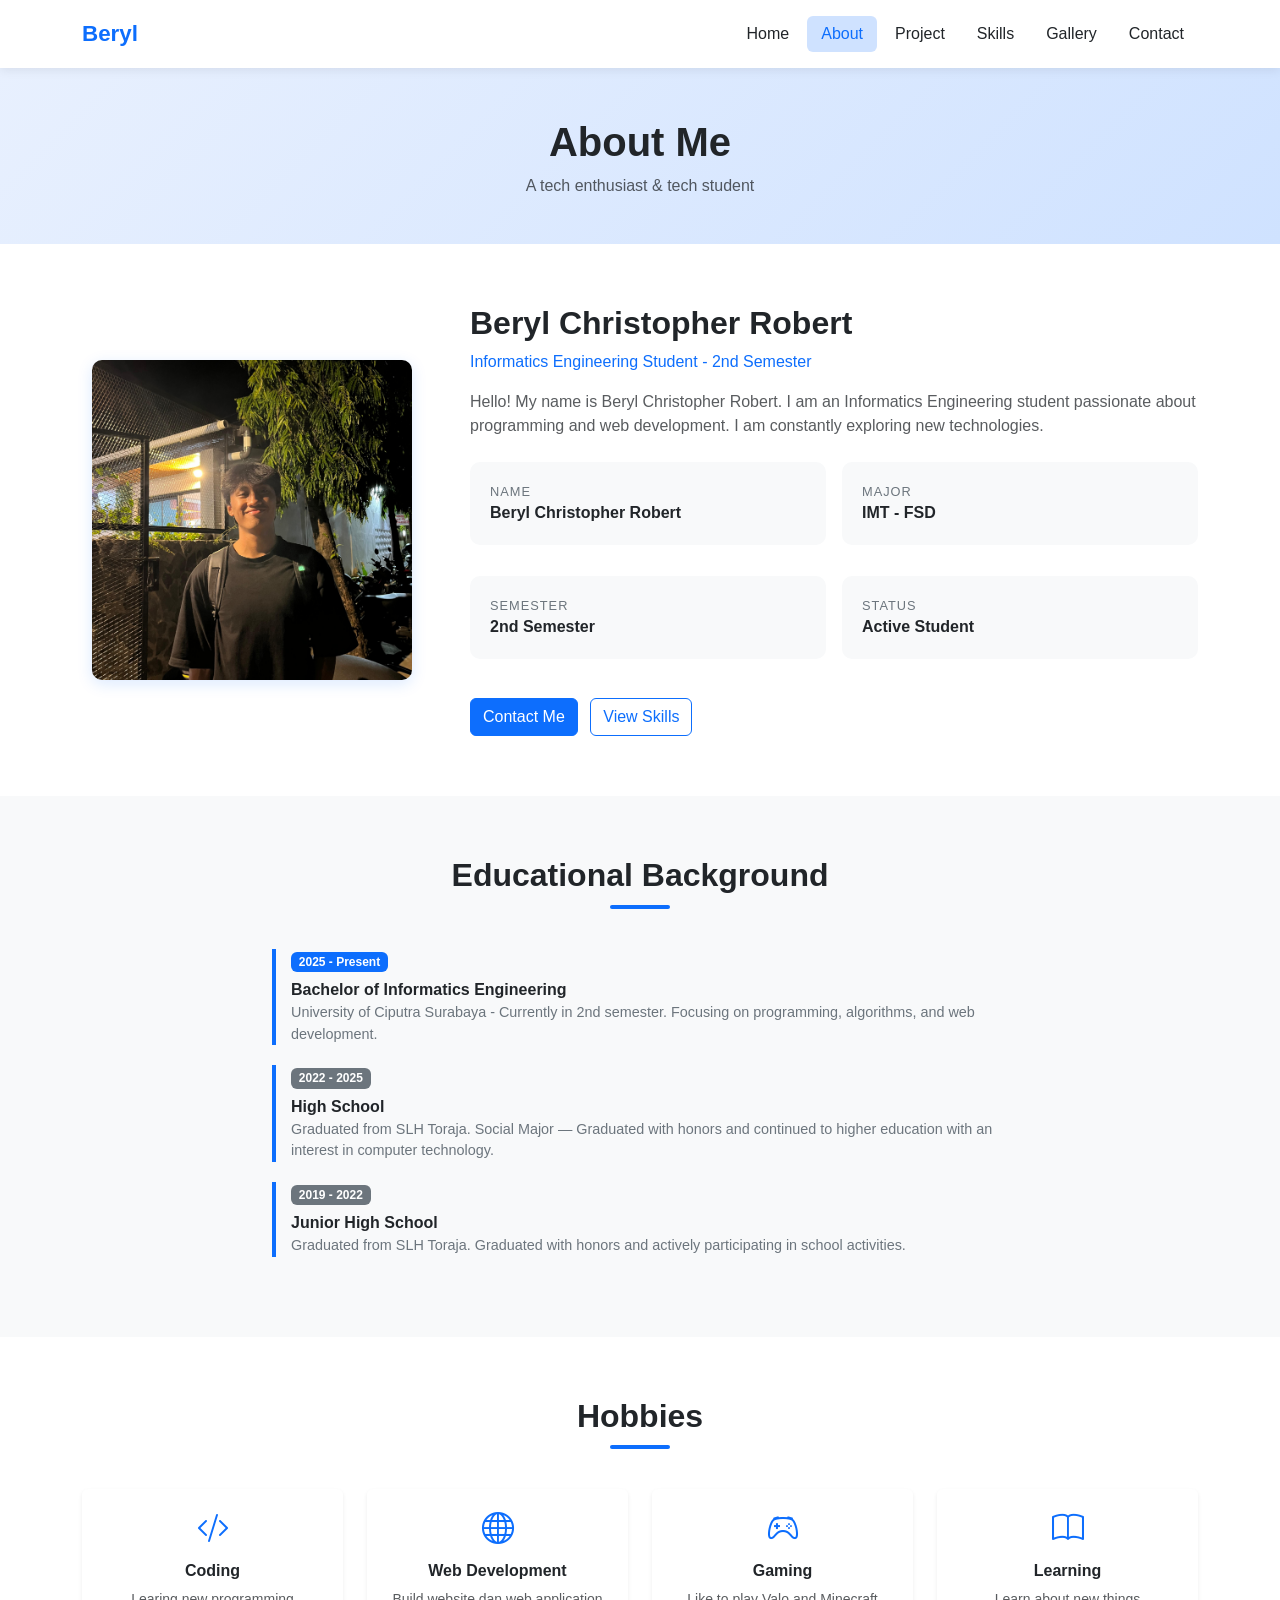
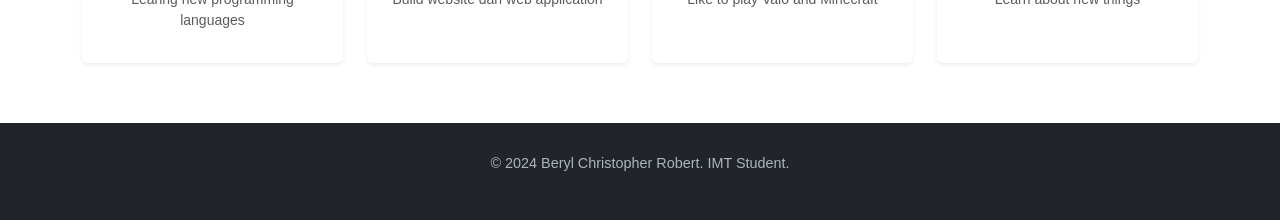
==== About.html @ 2301c5cf "First Commit" ====
<!DOCTYPE html>
<html lang="id">
<head>
  <meta charset="UTF-8" />
  <meta name="viewport" content="width=device-width, initial-scale=1.0" />
  <title>About - Beryl Christopher Robert</title>
  <link rel="stylesheet" href="https://cdn.jsdelivr.net/npm/bootstrap@5.3.0/dist/css/bootstrap.min.css" />
  <link rel="stylesheet" href="https://cdn.jsdelivr.net/npm/bootstrap-icons@1.11.0/font/bootstrap-icons.css" />
  <link rel="stylesheet" href="css/styles.css" />
</head>
<body>

  <!-- NAVBAR -->
  <nav class="navbar navbar-expand-lg sticky-top">
    <div class="container">
      <a class="navbar-brand" href="index.html">Beryl</a>
      <button class="navbar-toggler" type="button" data-bs-toggle="collapse" data-bs-target="#navbarNav">
        <span class="navbar-toggler-icon"></span>
      </button>
      <div class="collapse navbar-collapse" id="navbarNav">
        <ul class="navbar-nav ms-auto gap-1">
          <li class="nav-item"><a class="nav-link" href="index.html">Home</a></li>
          <li class="nav-item"><a class="nav-link active" href="About.html">About</a></li>
          <li class="nav-item"><a class="nav-link" href="Project.html">Project</a></li>
          <li class="nav-item"><a class="nav-link" href="Skills.html">Skills</a></li>
          <li class="nav-item"><a class="nav-link" href="Gallery.html">Gallery</a></li>
          <li class="nav-item"><a class="nav-link" href="Contact.html">Contact</a></li>
        </ul>
      </div>
    </div>
  </nav>

  <!-- PAGE HEADER -->
  <div style="background: linear-gradient(135deg, #e8f0fe, #cfe2ff); padding: 50px 0 30px;">
    <div class="container text-center">
      <h1 class="fw-bold">About Me</h1>
      <p class="text-muted">A tech enthusiast & tech student</p>
    </div>
  </div>

  <!-- ABOUT SECTION -->
  <section>
    <div class="container">
      <div class="row align-items-center g-5">
        <div class="col-lg-4 text-center">
          <img src="images/Profile.jpeg" alt="Foto Beryl" class="about-img" />
        </div>
        <div class="col-lg-8">
          <h2 class="fw-bold mb-2">Beryl Christopher Robert</h2>
          <p class="text-primary mb-3">Informatics Engineering Student - 2nd Semester</p>
          <p class="text-muted mb-4">
            Hello! My name is Beryl Christopher Robert. I am an Informatics Engineering student passionate about programming and web development. I am constantly exploring new technologies.
          </p>
          <div class="row g-3 mb-4">
            <div class="col-md-6">
              <div class="about-info-card">
                <div class="label">Name</div>
                <div class="value">Beryl Christopher Robert</div>
              </div>
            </div>
            <div class="col-md-6">
              <div class="about-info-card">
                <div class="label">Major</div>
                <div class="value">IMT - FSD</div>
              </div>
            </div>
            <div class="col-md-6">
              <div class="about-info-card">
                <div class="label">Semester</div>
                <div class="value">2nd Semester</div>
              </div>
            </div>
            <div class="col-md-6">
              <div class="about-info-card">
                <div class="label">Status</div>
                <div class="value">Active Student</div>
              </div>
            </div>
          </div>
          <a href="Contact.html" class="btn btn-primary me-2">Contact Me</a>
          <a href="Skills.html" class="btn btn-outline-primary">View Skills</a>
        </div>
      </div>
    </div>
  </section>

  <!-- EDUCATION -->
  <section style="background-color: var(--light);">
    <div class="container">
      <div class="section-title">
        <h2>Educational Background</h2>
        <div class="underline"></div>
      </div>
      <div class="row justify-content-center">
        <div class="col-lg-8">
          <div class="edu-card">
            <span class="badge bg-primary mb-2">2025 - Present</span>
            <h6>Bachelor of Informatics Engineering</h6>
            <p>University of Ciputra Surabaya - Currently in 2nd semester. Focusing on programming, algorithms, and web development.</p>
          </div>
          <div class="edu-card">
            <span class="badge bg-secondary mb-2">2022 - 2025</span>
            <h6>High School</h6>
            <p>Graduated from SLH Toraja. Social Major — Graduated with honors and continued to higher education with an interest in computer technology.</p>
          </div>
          <div class="edu-card">
            <span class="badge bg-secondary mb-2">2019 - 2022</span>
            <h6>Junior High School</h6>
            <p>Graduated from SLH Toraja. Graduated with honors and actively participating in school activities.</p>
          </div>
        </div>
      </div>
    </div>
  </section>

  <!-- INTERESTS / HOBI -->
  <section>
    <div class="container">
      <div class="section-title">
        <h2>Hobbies</h2>
        <div class="underline"></div>
      </div>
      <div class="row g-4 justify-content-center">
        <div class="col-6 col-md-3">
          <div class="card text-center p-3 border-0 shadow-sm h-100">
            <i class="bi bi-code-slash text-primary" style="font-size: 2rem;"></i>
            <h6 class="mt-2 fw-semibold">Coding</h6>
            <p class="text-muted small">Learing new programming languages</p>
          </div>
        </div>
        <div class="col-6 col-md-3">
          <div class="card text-center p-3 border-0 shadow-sm h-100">
            <i class="bi bi-globe text-primary" style="font-size: 2rem;"></i>
            <h6 class="mt-2 fw-semibold">Web Development</h6>
            <p class="text-muted small">Build website dan web application</p>
          </div>
        </div>
        <div class="col-6 col-md-3">
          <div class="card text-center p-3 border-0 shadow-sm h-100">
            <i class="bi bi-controller text-primary" style="font-size: 2rem;"></i>
            <h6 class="mt-2 fw-semibold">Gaming</h6>
            <p class="text-muted small">Like to play Valo and Minecraft</p>
          </div>
        </div>
        <div class="col-6 col-md-3">
          <div class="card text-center p-3 border-0 shadow-sm h-100">
            <i class="bi bi-book text-primary" style="font-size: 2rem;"></i>
            <h6 class="mt-2 fw-semibold">Learning</h6>
            <p class="text-muted small">Learn about new things</p>
          </div>
        </div>
      </div>
    </div>
  </section>

  <!-- FOOTER -->
  <footer>
      <p>&copy; 2024 Beryl Christopher Robert. IMT Student.</p>
    </div>
  </footer>

  <button id="backToTop" onclick="scrollToTop()" class="btn btn-primary rounded-circle"
    style="display:none; position:fixed; bottom:25px; right:25px; width:45px; height:45px; z-index:999;">
    <i class="bi bi-arrow-up"></i>
  </button>

  <script src="https://cdn.jsdelivr.net/npm/bootstrap@5.3.0/dist/js/bootstrap.bundle.min.js"></script>
  <script src="js/script.js"></script>
</body>
</html>
---- css/styles.css ----
/* ===== CSS VARIABLES ===== */
:root {
  --primary: #0d6efd;
  --primary-dark: #0a58ca;
  --primary-light: #cfe2ff;
  --secondary: #6c757d;
  --dark: #212529;
  --light: #f8f9fa;
  --white: #ffffff;
  --border-radius: 10px;
  --shadow: 0 4px 15px rgba(13, 110, 253, 0.15);
  --transition: all 0.3s ease;
}

/* ===== GLOBAL ===== */
* {
  margin: 0;
  padding: 0;
  box-sizing: border-box;
}

body {
  font-family: 'Segoe UI', Tahoma, Geneva, Verdana, sans-serif;
  color: var(--dark);
  background-color: var(--white);
}

a { text-decoration: none; }
section { padding: 60px 0; }

/* ===== NAVBAR ===== */
.navbar {
  background-color: var(--white) !important;
  box-shadow: 0 2px 10px rgba(0,0,0,0.08);
  padding: 12px 0;
}
.navbar-brand {
  font-weight: 700;
  font-size: 1.4rem;
  color: var(--primary) !important;
}
.navbar-brand span { color: var(--dark); }
.nav-link {
  font-weight: 500;
  color: var(--dark) !important;
  padding: 6px 14px !important;
  border-radius: 6px;
  transition: var(--transition);
}
.nav-link:hover, .nav-link.active {
  color: var(--primary) !important;
  background-color: var(--primary-light);
}

/* ===== FOOTER ===== */
footer {
  background-color: var(--dark);
  color: #adb5bd;
  padding: 30px 0;
  text-align: center;
  font-size: 0.9rem;
}
footer a { color: var(--primary-light); transition: var(--transition); }
footer a:hover { color: var(--white); }
footer .footer-links { margin-bottom: 10px; }
footer .footer-links a { margin: 0 10px; }

/* ===== SECTION TITLES ===== */
.section-title { text-align: center; margin-bottom: 40px; }
.section-title h2 { font-size: 2rem; font-weight: 700; color: var(--dark); margin-bottom: 10px; }
.section-title .underline {
  width: 60px; height: 4px;
  background-color: var(--primary);
  margin: 0 auto; border-radius: 2px;
}

/* ===== HOME PAGE ===== */
.hero-section {
  background: linear-gradient(135deg, #e8f0fe 0%, #cfe2ff 100%);
  min-height: 90vh;
  display: flex;
  align-items: center;
  padding: 80px 0 60px;
}
.hero-section h1 { font-size: 2.8rem; font-weight: 700; color: var(--dark); line-height: 1.2; }
.hero-section h1 span { color: var(--primary); }
.hero-section .tagline { font-size: 1.2rem; color: var(--secondary); margin: 15px 0 25px; }

.hero-img-wrapper { position: relative; display: flex; justify-content: center; }
.hero-img-wrapper::before {
  content: '';
  position: absolute;
  width: 320px; height: 320px;
  border-radius: 50%;
  background: linear-gradient(135deg, var(--primary), #6ea8fe);
  top: -10px; left: 50%;
  transform: translateX(-50%);
  z-index: 0;
}
.hero-img-wrapper img {
  width: 300px; height: 300px;
  object-fit: cover;
  border-radius: 50%;
  border: 6px solid var(--white);
  box-shadow: var(--shadow);
  position: relative; z-index: 1;
}

/* Quick Nav Cards */
.quick-nav-card {
  border: none;
  border-radius: var(--border-radius);
  box-shadow: 0 2px 10px rgba(0,0,0,0.07);
  transition: var(--transition);
  text-align: center; padding: 20px 10px; cursor: pointer;
}
.quick-nav-card:hover { transform: translateY(-5px); box-shadow: var(--shadow); }
.quick-nav-card i { font-size: 2rem; color: var(--primary); margin-bottom: 10px; display: block; }
.quick-nav-card h5 { font-size: 1rem; font-weight: 600; color: var(--dark); }

/* ===== ABOUT PAGE ===== */
.about-img {
  width: 100%; max-width: 320px; height: 320px;
  object-fit: cover; border-radius: var(--border-radius); box-shadow: var(--shadow);
}
.about-info-card {
  border: none; background-color: var(--light);
  border-radius: var(--border-radius); padding: 20px; margin-bottom: 15px;
}
.about-info-card .label { font-size: 0.8rem; text-transform: uppercase; color: var(--secondary); letter-spacing: 1px; }
.about-info-card .value { font-size: 1rem; font-weight: 600; color: var(--dark); }
.edu-card { border-left: 4px solid var(--primary); padding-left: 15px; margin-bottom: 20px; }
.edu-card h6 { font-weight: 700; color: var(--dark); margin-bottom: 3px; }
.edu-card p { color: var(--secondary); font-size: 0.9rem; margin: 0; }

/* ===== CONTACT PAGE ===== */
.contact-form-wrapper {
  background: var(--white);
  border-radius: var(--border-radius);
  box-shadow: var(--shadow); padding: 35px;
}
.contact-info-item { display: flex; align-items: flex-start; gap: 15px; margin-bottom: 20px; }
.contact-info-item .icon-box {
  width: 45px; height: 45px;
  background-color: var(--primary-light);
  border-radius: 8px; display: flex;
  align-items: center; justify-content: center; flex-shrink: 0;
}
.contact-info-item .icon-box i { color: var(--primary); font-size: 1.1rem; }
.contact-info-item .info-text h6 { font-weight: 600; margin-bottom: 2px; color: var(--dark); }
.contact-info-item .info-text p { color: var(--secondary); font-size: 0.9rem; margin: 0; }
.form-control:focus { border-color: var(--primary); box-shadow: 0 0 0 0.2rem rgba(13,110,253,0.15); }

/* ===== GALLERY PAGE ===== */
.gallery-item {
  position: relative; overflow: hidden;
  border-radius: var(--border-radius); cursor: pointer; margin-bottom: 24px;
}
.gallery-item img { width: 100%; height: 220px; object-fit: cover; transition: transform 0.4s ease; display: block; }
.gallery-item:hover img { transform: scale(1.08); }
.gallery-overlay {
  position: absolute; bottom: 0; left: 0; right: 0;
  background: linear-gradient(transparent, rgba(13,110,253,0.85));
  color: var(--white); padding: 20px 15px 15px;
  transform: translateY(100%); transition: transform 0.3s ease;
}
.gallery-item:hover .gallery-overlay { transform: translateY(0); }
.gallery-overlay p { margin: 0; font-size: 0.95rem; font-weight: 500; }

/* ===== PROJECT PAGE ===== */
.project-card {
  border: none; border-radius: var(--border-radius);
  box-shadow: 0 2px 10px rgba(0,0,0,0.07);
  transition: var(--transition); overflow: hidden; height: 100%;
}
.project-card:hover { transform: translateY(-5px); box-shadow: var(--shadow); }
.project-card img { height: 200px; object-fit: cover; width: 100%; }
.project-card .card-body { padding: 20px; }
.project-card .card-title { font-weight: 700; font-size: 1.1rem; color: var(--dark); }
.project-card .card-text { font-size: 0.9rem; color: var(--secondary); }
.tech-badge {
  font-size: 0.75rem; padding: 4px 10px; border-radius: 20px;
  background-color: var(--primary-light); color: var(--primary);
  margin-right: 5px; margin-bottom: 5px; display: inline-block;
}

/* ===== SKILLS PAGE ===== */
.skill-card {
  border: none; border-radius: var(--border-radius);
  background-color: var(--light); padding: 20px; margin-bottom: 20px; transition: var(--transition);
}
.skill-card:hover { background-color: var(--primary-light); }
.skill-name { font-weight: 600; font-size: 0.95rem; color: var(--dark); margin-bottom: 8px; display: flex; justify-content: space-between; }
.progress { height: 10px; border-radius: 5px; background-color: #dee2e6; }
.progress-bar { background-color: var(--primary); border-radius: 5px; transition: width 1.5s ease; }
.soft-skill-badge {
  display: inline-block; background-color: var(--primary-light);
  color: var(--primary); border-radius: 20px; padding: 6px 16px;
  font-size: 0.9rem; font-weight: 500; margin: 5px;
}

/* ===== RESPONSIVE ===== */
@media (max-width: 768px) {
  .hero-section h1 { font-size: 2rem; }
  .hero-img-wrapper img { width: 220px; height: 220px; }
  .hero-img-wrapper::before { width: 240px; height: 240px; }
  .hero-section { text-align: center; padding: 80px 0 40px; }
  .contact-form-wrapper { padding: 20px; }
}
@media (max-width: 576px) {
  section { padding: 40px 0; }
  .section-title h2 { font-size: 1.6rem; }
}
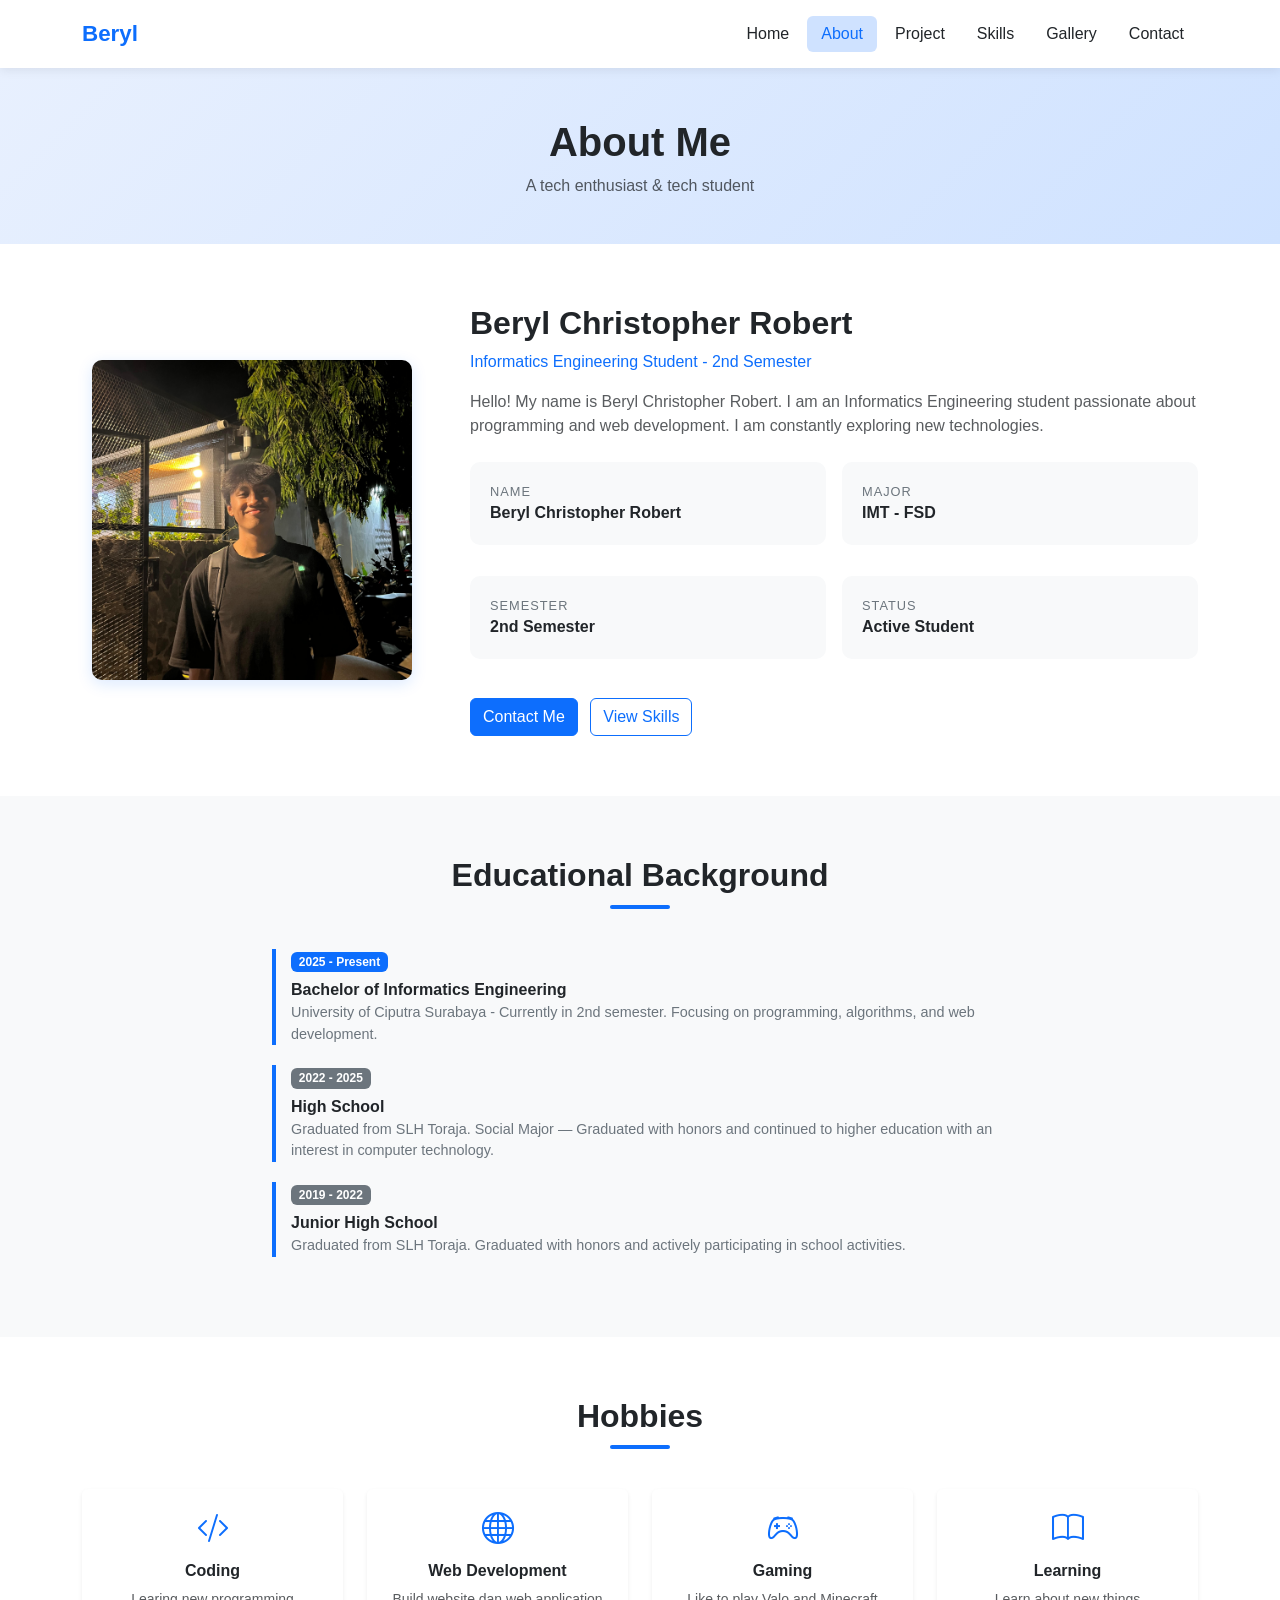
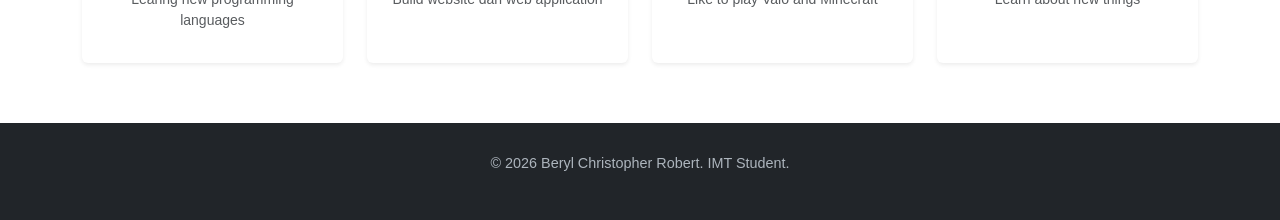
==== commit cad28a84: "Second Commit" ====
--- a/About.html
+++ b/About.html
@@ -155,7 +155,7 @@
 
   <!-- FOOTER -->
   <footer>
-      <p>&copy; 2024 Beryl Christopher Robert. IMT Student.</p>
+      <p>&copy; 2026 Beryl Christopher Robert. IMT Student.</p>
     </div>
   </footer>
 
